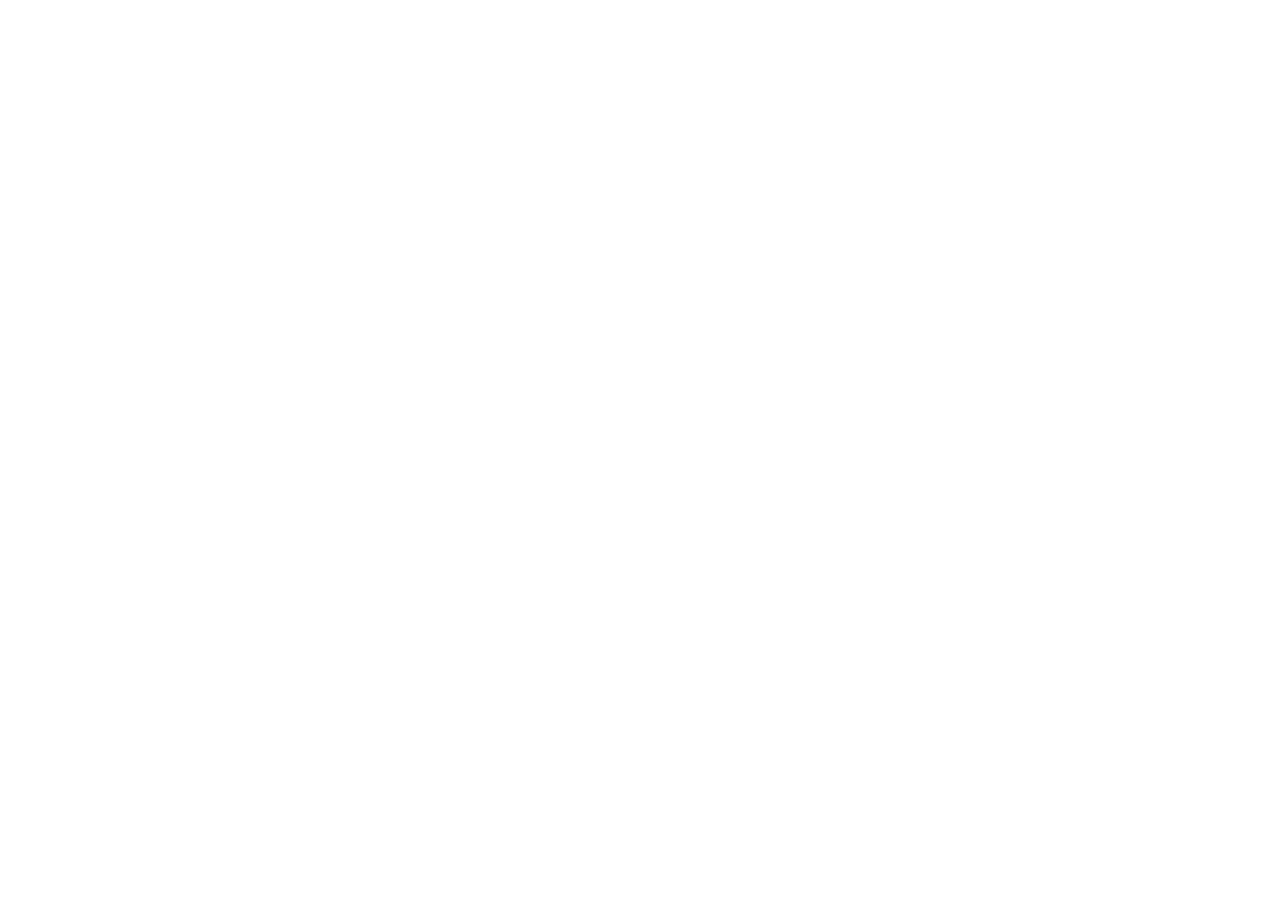
==== singolo2.html @ 41b6d4a8 "init: singolo 2 task" ====
<!doctype html>
<html lang="en">
<head>
    <meta charset="UTF-8">
    <meta name="viewport" content="width=device-width, initial-scale=1.0">
    <link rel="stylesheet" href="assets/fonts/fonts.css">
    <link rel="stylesheet" href="singolo2.css">
    <title>Singolo</title>
</head>
<body>
<main>
    <div class="wrapper">
        <section>

        </section>
        <section>

        </section>
    </div>
</main>
</body>
</html>
---- assets/fonts/fonts.css ----
@font-face {
    font-family: 'Lato';
    src: url('Lato-Regular.eot');
    src: local('Lato Regular'), local('Lato-Regular'),
        url('Lato-Regular.eot?#iefix') format('embedded-opentype'),
        url('Lato-Regular.woff') format('woff'),
        url('Lato-Regular.ttf') format('truetype');
    font-weight: normal;
    font-style: normal;
}
@font-face {
    font-family: 'Lato';
    src: url('Lato-Black.eot');
    src: local('Lato Black'), local('Lato-Black'),
        url('Lato-Black.eot?#iefix') format('embedded-opentype'),
        url('Lato-Black.woff') format('woff'),
        url('Lato-Black.ttf') format('truetype');
    font-weight: 900;
    font-style: normal;
}
@font-face {
    font-family: 'Lato';
    src: url('Lato-Bold.eot');
    src: local('Lato Bold'), local('Lato-Bold'),
        url('Lato-Bold.eot?#iefix') format('embedded-opentype'),
        url('Lato-Bold.woff') format('woff'),
        url('Lato-Bold.ttf') format('truetype');
    font-weight: bold;
    font-style: normal;
}
@font-face {
    font-family: 'Lato';
    src: url('Lato-Light.eot');
    src: local('Lato Light'), local('Lato-Light'),
        url('Lato-Light.eot?#iefix') format('embedded-opentype'),
        url('Lato-Light.woff') format('woff'),
        url('Lato-Light.ttf') format('truetype');
    font-weight: 300;
    font-style: normal;
}
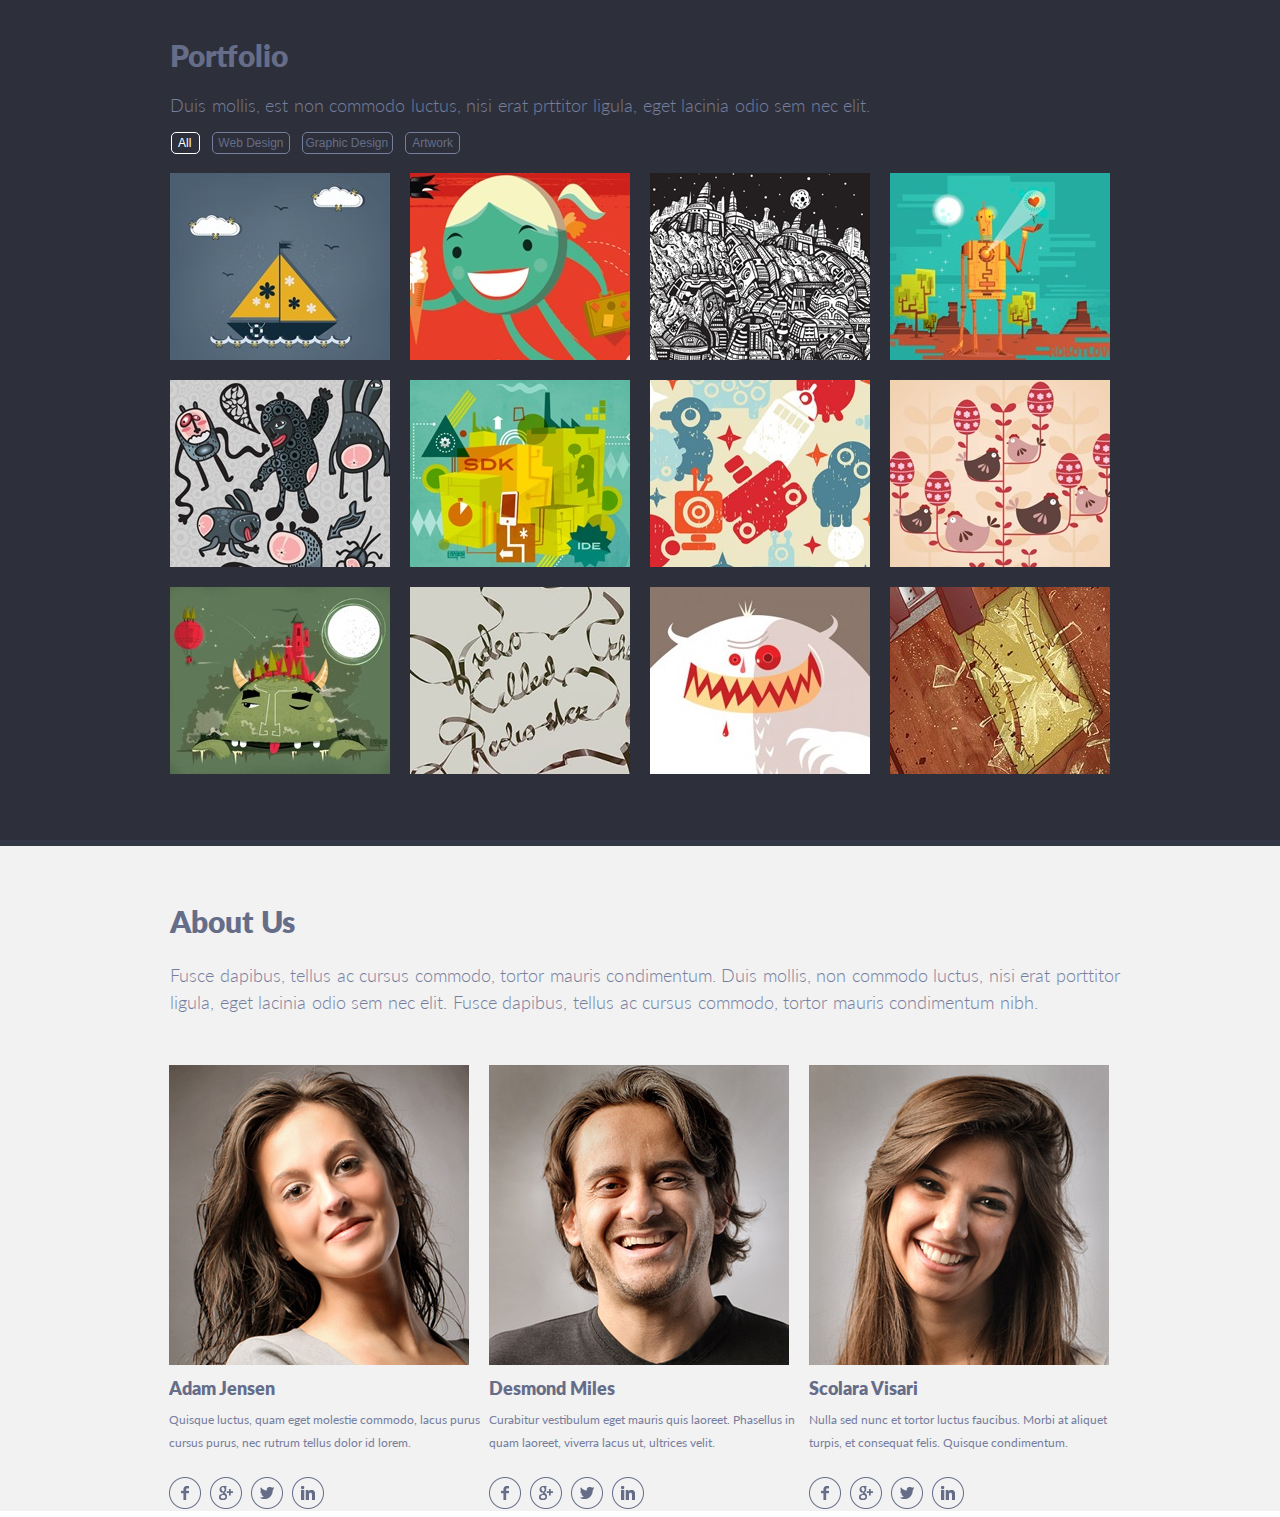
==== commit e8298b4d: "feat: deal singolo 2, add images files" ====
--- a/singolo2.html
+++ b/singolo2.html
@@ -1,22 +1,101 @@
 <!doctype html>
 <html lang="en">
-<head>
-    <meta charset="UTF-8">
-    <meta name="viewport" content="width=device-width, initial-scale=1.0">
-    <link rel="stylesheet" href="assets/fonts/fonts.css">
-    <link rel="stylesheet" href="singolo2.css">
-    <title>Singolo</title>
-</head>
-<body>
-<main>
-    <div class="wrapper">
-        <section>
-
-        </section>
-        <section>
-
-        </section>
-    </div>
-</main>
-</body>
+    <head>
+        <meta charset="UTF-8">
+        <meta name="viewport" content="width=device-width, initial-scale=1.0">
+        <link rel="stylesheet" href="assets/fonts/fonts.css">
+        <link rel="stylesheet" href="singolo2.css">
+        <title>Singolo</title>
+    </head>
+    <body>
+        <main>
+            <section class="portfolio">
+                <div class="wrapper">
+                    <div class="portfolio_content">
+                        <h2 class="portfolio_caption">Portfolio</h2>
+                        <p class="portfolio_description">
+                            Duis mollis, est non commodo luctus, nisi erat prttitor ligula, eget lacinia odio sem nec elit.
+                        </p>
+                        <div class="portfolio_sort btn-group">
+                            <button class="sort-btn active">All</button>
+                            <button class="sort-btn">Web Design</button>
+                            <button class="sort-btn">Graphic Design</button>
+                            <button class="sort-btn">Artwork</button>
+                        </div>
+                        <div class="portfolio_images">
+                            <img src="./assets/images/row1/1.jpg">
+                            <img src="./assets/images/row1/2.jpg">
+                            <img src="./assets/images/row1/3.jpg">
+                            <img src="./assets/images/row1/4.jpg">
+                            <img src="./assets/images/row2/1.jpg">
+                            <img src="./assets/images/row2/2.jpg">
+                            <img src="./assets/images/row2/3.jpg">
+                            <img src="./assets/images/row2/4.jpg">
+                            <img src="./assets/images/row3/1.jpg">
+                            <img src="./assets/images/row3/2.jpg">
+                            <img src="./assets/images/row3/3.jpg">
+                            <img src="./assets/images/row3/4.jpg">
+                        </div>
+                    </div>
+                </div>
+            </section>
+            <section class="about-us">
+                <div class="wrapper">
+                    <div class="about-us_content">
+                        <h2 class="about-us_caption">About Us</h2>
+                        <p class="about-us_description">
+                            Fusce dapibus, tellus ac cursus commodo, tortor mauris condimentum.
+                            Duis mollis, non commodo luctus, nisi erat porttitor ligula, eget lacinia odio sem nec elit.
+                            Fusce dapibus, tellus ac cursus commodo, tortor mauris condimentum nibh.
+                        </p>
+                        <div class="about-us_staff">
+                            <div class="employee">
+                                <img class="employee_photo" src="./assets/images/photo1.png">
+                                <h3 class="employee_name">Adam Jensen</h3>
+                                <p class="employee_description">
+                                    Quisque luctus, quam eget molestie commodo, lacus purus cursus purus,
+                                    nec rutrum tellus dolor id lorem.
+                                </p>
+                                <div class="employee_social">
+                                    <a href="#"><img src="./assets/images/facebook.png"></a>
+                                    <a href="#"><img src="./assets/images/google.png"></a>
+                                    <a href="#"><img src="./assets/images/twitter.png"></a>
+                                    <a href="#"><img src="./assets/images/linkedIn.png"></a>
+                                </div>
+                            </div>
+                            <div class="employee">
+                                <img class="employee_photo" src="./assets/images/photo2.png">
+                                <h3 class="employee_name">Desmond Miles</h3>
+                                <p class="employee_description">
+                                    Curabitur vestibulum eget mauris quis laoreet.
+                                    Phasellus in quam laoreet, viverra lacus ut, ultrices velit.
+                                </p>
+                                <div class="employee_social">
+                                    <a href="#"><img src="./assets/images/facebook.png"></a>
+                                    <a href="#"><img src="./assets/images/google.png"></a>
+                                    <a href="#"><img src="./assets/images/twitter.png"></a>
+                                    <a href="#"><img src="./assets/images/linkedIn.png"></a>
+                                </div>
+                            </div>
+                            <div class="employee">
+                                <img class="employee_photo" src="./assets/images/photo3.png">
+                                <h3 class="employee_name">Scolara Visari</h3>
+                                <p class="employee_description">
+                                    Nulla sed nunc et tortor luctus faucibus.
+                                    Morbi at aliquet turpis, et consequat felis. Quisque condimentum.
+                                </p>
+                                <div class="employee_social">
+                                    <a href="#"><img src="./assets/images/facebook.png"></a>
+                                    <a href="#"><img src="./assets/images/google.png"></a>
+                                    <a href="#"><img src="./assets/images/twitter.png"></a>
+                                    <a href="#"><img src="./assets/images/linkedIn.png"></a>
+                                </div>
+                            </div>
+                        </div>
+                    </div>
+                </div>
+            </section>
+            </div>
+        </main>
+    </body>
 </html>--- a/singolo2.css
+++ b/singolo2.css
@@ -0,0 +1,145 @@
+@import "assets/fonts.css";
+html,body,div,span,applet,object,iframe,a,abbr,acronym,address,big,cite,code,del,dfn,em,font,img,ins,kbd,q,s,samp,small,strike,strong,sub,sup,tt,var,dl,dt,dd,ol,ul,li,h1,h2,h3,h4,h5,h6,pre,form,fieldset,input,textarea,label,legend,p,blockquote,table,caption,tbody,tfoot,thead,tr,th,td{margin:0;padding:0;border:0;outline:0;font-weight:inherit;font-style:inherit;font-size:100%;font-family:inherit;vertical-align:baseline;}body{line-height:1;color:black;background:white;}:focus{outline:0;}table{border-collapse:collapse;border-spacing:0;}caption,th,td{text-align:left;font-weight:normal;}fieldset,img{border:0;}address,caption,cite,code,dfn,em,strong,th,var{font-style:normal;font-weight:normal;}ol,ul{list-style:none;}h1,h2,h3,h4,h5,h6{font-size:100%;font-weight:normal;}blockquote:before,blockquote:after,q:before,q:after{content:"";}blockquote,q{quotes:"" "";}abbr,acronym{border:0;}
+a {
+    text-decoration: none;
+    color: inherit;
+}
+a:hover {
+    color: #f06c64;
+    cursor: pointer;
+}
+body {
+    font-family: Lato, sans-serif;
+}
+/* Стили обертки */
+.wrapper {
+    position: relative;
+    width: 1020px;
+    margin: 0 auto;
+}
+
+/* Контент */
+/* Портфолио */
+.portfolio {
+    background-color: #2d303a;
+    border-bottom: 6px solid #323746;
+    padding-bottom: 16px;
+}
+.portfolio_content {
+    align-items: center;
+    padding: 40px;
+}
+
+.portfolio_caption {
+    color: #666d89;
+    font-size: 30px;
+    font-weight: 900;
+}
+.portfolio_description {
+    margin-top: 26px;
+    margin-bottom: 18px;
+    font-weight: 300;
+    font-size: 18px;
+    color: #767e9e;
+    letter-spacing: 0.0006em;
+    word-spacing: 0.027em;
+}
+.portfolio_sort {
+    margin-bottom: 9px;
+ }
+.sort-btn {
+    font-weight: 400;
+    font-size: 12px;
+    border: 1px solid #767e9e;
+    border-radius: 5px;
+    cursor: pointer;
+    background-color: inherit;
+    display: inline-block;
+    color: #666d89;
+    margin-right: 7px;
+    margin-left: 1px;
+    height: 22px;
+}
+.active {
+    color: #ffffff;
+    border-color: #ffffff;
+}
+.sort-btn:hover {
+    color: #ffffff;
+    border-color: #ffffff;
+}
+.sort-btn:nth-child(1) {
+    padding-right: 8px;
+}
+.sort-btn:nth-child(2) {
+    padding: 0 5px;
+}
+.sort-btn:nth-child(3) {
+    padding: 0 4px 0 3px;
+    margin-right: 7px;
+}
+.portfolio_images {
+    display: flex;
+    flex-wrap: wrap;
+    margin-right: -10px;
+    margin-left: -10px;
+}
+.portfolio_images > img {
+    box-sizing: border-box;
+    width: 240px;
+    padding: 10px;
+}
+/* О нас */
+.about-us {
+    color: #767e9e;
+    background-color: #f2f2f2;
+    border-bottom: 6px solid #ffffff;
+}
+.about-us_content {
+    align-items: center;
+    padding: 60px 20px 0 40px;
+}
+.about-us_caption {
+    color: #666d89;
+    font-size: 30px;
+    font-weight: 900;
+}
+.about-us_description {
+    margin-top: 26px;
+    font-weight: 300;
+    font-size: 18px;
+    color: #767e9e;
+    letter-spacing: 0.0006em;
+    word-spacing: 0.027em;
+    line-height: 27px;
+}
+.about-us_staff {
+    margin-top: 49px;
+    display: flex;
+    flex-wrap: wrap;
+    margin-left: -1px;
+}
+.employee {
+    display: block;
+    box-sizing: border-box;
+    width: 320px;
+}
+.employee_name {
+    margin-top: 12px;
+    margin-bottom: 11px;
+    overflow: hidden;
+    font-weight: 900;
+    font-size: 18px;
+    color: #666d89;
+}
+.employee_description {
+    margin-bottom: 23px;
+    font-size: 12px;
+    line-height: 23px;
+}
+.employee_social a {
+    margin-right: 5px;
+}
+.employee_social a:hover {
+    opacity: 0.8;
+}